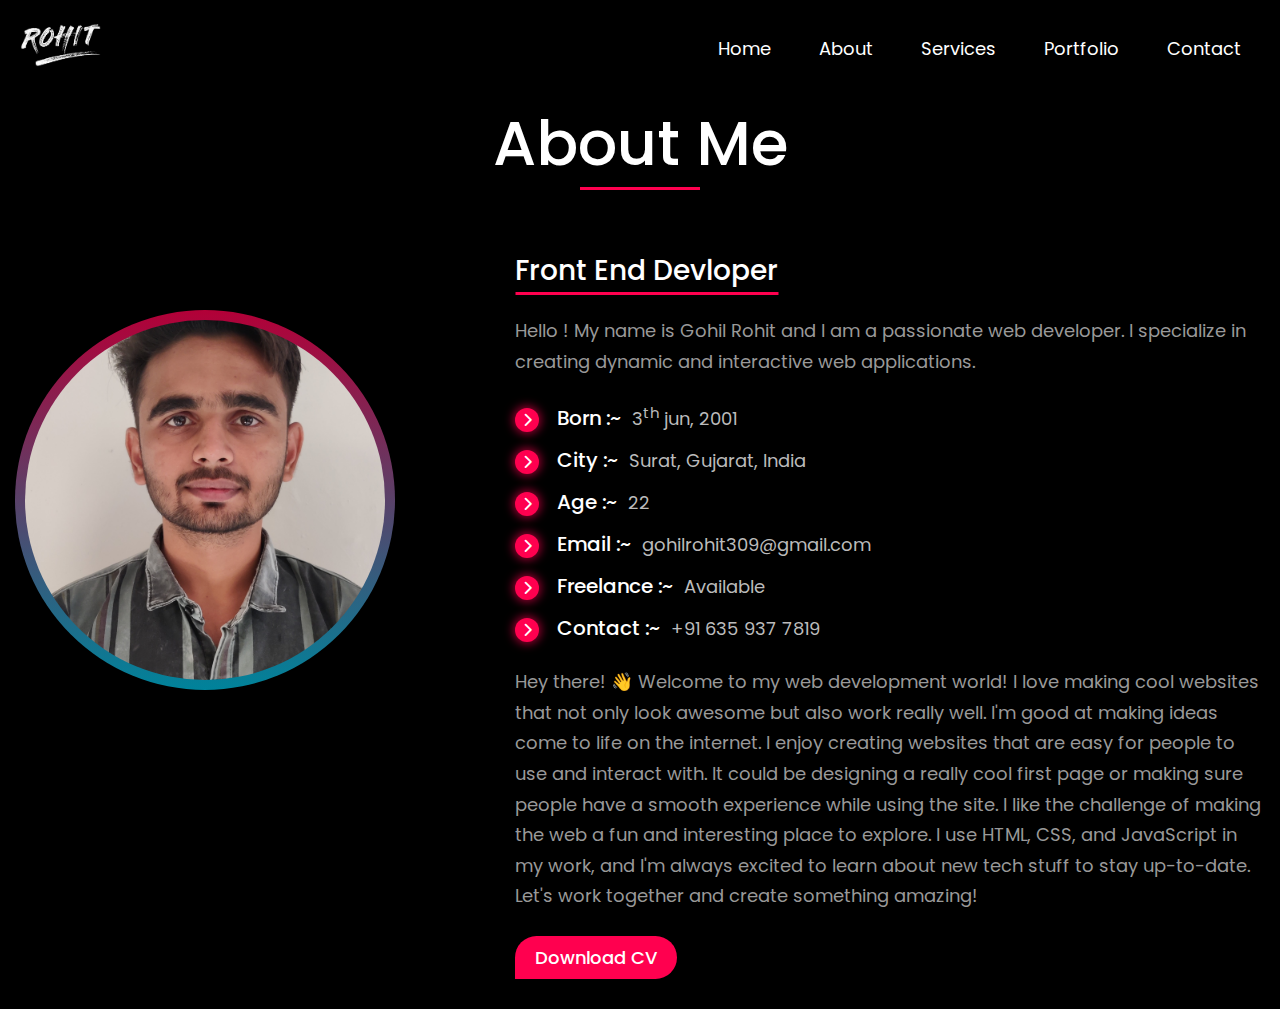
==== about.html @ abf11a21 "Add flies" ====
<!DOCTYPE html>
<html lang="en">

<head>
    <meta charset="UTF-8">
    <meta name="viewport" content="width=device-width, initial-scale=1.0">
    <title>About</title>
    <link rel="stylesheet" href="icon/all.min.css" type="text/css">
    <link rel="stylesheet" href="fonts/poppins/stylesheet.css" type="text/css">
    <link rel="stylesheet" href="css/about.css" type="text/css">
</head>

<body>

    <!-- /// HEADER /// -->

    <header>
        <div class="container">
            <div class="d-flex space-between align-center">
                <a href="index.html">
                    <img src="img/logo.png" alt="" width="40%">
                </a>
                <nav>
                    <ul class="d-flex">
                        <li>
                            <a href="index.html">Home</a>
                        </li>
                        <li>
                            <a href="about.html" target="_blank">About</a>
                        </li>
                        <li>
                            <a href="#">Services</a>
                        </li>
                        <li>
                            <a href="portfolio.html" target="_blank">Portfolio</a>
                        </li>
                        <li>
                            <a href="#">Contact</a>
                        </li>
                    </ul>
                </nav>
            </div>
    </header>

    <!-- /// MAIN /// -->

    <main>

        <div class="about-me">
            <div class="container">
                <div class="about-title">
                    <h2>About Me</h2>
                </div>
                <div class="about-inner">
                    <div class="row">
                        <div class="w-40">
                            <div class="about-img">
                                <img src="img/profile.jpg" alt="profile" title="profile" width="100%" height="100%">
                            </div>
                        </div>
                        <div class="w-60">
                            <div class="about-content">
                                <h5>Front End Devloper</h5>
                                <p>Hello ! My name is Gohil Rohit and I am a passionate web developer. I specialize in
                                    creating dynamic and interactive web applications.</p>
                                <ul>
                                    <li>
                                        <i class="fa-solid fa-chevron-right"></i>
                                        <h4>Born :~ <span>3<sup>th</sup> jun, 2001</span></h4>
                                    </li>
                                    <li>
                                        <i class="fa-solid fa-chevron-right"></i>
                                        <h4>City :~ <span>Surat, Gujarat, India</span></h4>
                                    </li>
                                    <li>
                                        <i class="fa-solid fa-chevron-right"></i>
                                        <h4>Age :~ <span>22</span></h4>
                                    </li>
                                    <li>
                                        <i class="fa-solid fa-chevron-right"></i>
                                        <h4>Email :~ <a href="javascript:void(0)">gohilrohit309@gmail.com</a></h4>
                                    </li>
                                    <li>
                                        <i class="fa-solid fa-chevron-right"></i>
                                        <h4>Freelance :~ <span>Available</span></h4>
                                    </li>
                                    <li>
                                        <i class="fa-solid fa-chevron-right"></i>
                                        <h4>Contact :~ <span>+91 635 937 7819</span></h4>
                                    </li>
                                </ul>
                                <p>Hey there! 👋 Welcome to my web development world! I love making cool websites that not only look awesome but also work really well. I'm good at making ideas come to life on the internet. I enjoy creating websites that are easy for people to use and interact with. It could be designing a really cool first page or making sure people have a smooth experience while using the site. I like the challenge of making the web a fun and interesting place to explore. I use HTML, CSS, and JavaScript in my work, and I'm always excited to learn about new tech stuff to stay up-to-date. Let's work together and create something amazing! </p>
                                <a href="img/resume.pdf" target="_blank" class="resumebtn">Download CV</a>
                            </div>
                        </div>
                    </div>
                </div>
            </div>
        </div>

    </main>



</body>

</html>
---- fonts/poppins/stylesheet.css ----
@font-face {
    font-family: 'Poppins';
    src: url('Poppins-Black.woff2') format('woff2'),
        url('Poppins-Black.woff') format('woff');
    font-weight: 900;
    font-style: normal;
    font-display: swap;
}

@font-face {
    font-family: 'Poppins';
    src: url('Poppins-BlackItalic.woff2') format('woff2'),
        url('Poppins-BlackItalic.woff') format('woff');
    font-weight: 900;
    font-style: italic;
    font-display: swap;
}

@font-face {
    font-family: 'Poppins';
    src: url('Poppins-Bold.woff2') format('woff2'),
        url('Poppins-Bold.woff') format('woff');
    font-weight: bold;
    font-style: normal;
    font-display: swap;
}

@font-face {
    font-family: 'Poppins';
    src: url('Poppins-ExtraBold.woff2') format('woff2'),
        url('Poppins-ExtraBold.woff') format('woff');
    font-weight: bold;
    font-style: normal;
    font-display: swap;
}

@font-face {
    font-family: 'Poppins';
    src: url('Poppins-BoldItalic.woff2') format('woff2'),
        url('Poppins-BoldItalic.woff') format('woff');
    font-weight: bold;
    font-style: italic;
    font-display: swap;
}

@font-face {
    font-family: 'Poppins';
    src: url('Poppins-ExtraLight.woff2') format('woff2'),
        url('Poppins-ExtraLight.woff') format('woff');
    font-weight: 200;
    font-style: normal;
    font-display: swap;
}

@font-face {
    font-family: 'Poppins';
    src: url('Poppins-ExtraBoldItalic.woff2') format('woff2'),
        url('Poppins-ExtraBoldItalic.woff') format('woff');
    font-weight: bold;
    font-style: italic;
    font-display: swap;
}

@font-face {
    font-family: 'Poppins';
    src: url('Poppins-ExtraLightItalic.woff2') format('woff2'),
        url('Poppins-ExtraLightItalic.woff') format('woff');
    font-weight: 200;
    font-style: italic;
    font-display: swap;
}

@font-face {
    font-family: 'Poppins';
    src: url('Poppins-Italic.woff2') format('woff2'),
        url('Poppins-Italic.woff') format('woff');
    font-weight: normal;
    font-style: italic;
    font-display: swap;
}

@font-face {
    font-family: 'Poppins';
    src: url('Poppins-Light.woff2') format('woff2'),
        url('Poppins-Light.woff') format('woff');
    font-weight: 300;
    font-style: normal;
    font-display: swap;
}

@font-face {
    font-family: 'Poppins';
    src: url('Poppins-MediumItalic.woff2') format('woff2'),
        url('Poppins-MediumItalic.woff') format('woff');
    font-weight: 500;
    font-style: italic;
    font-display: swap;
}

@font-face {
    font-family: 'Poppins';
    src: url('Poppins-Medium.woff2') format('woff2'),
        url('Poppins-Medium.woff') format('woff');
    font-weight: 500;
    font-style: normal;
    font-display: swap;
}

@font-face {
    font-family: 'Poppins';
    src: url('Poppins-LightItalic.woff2') format('woff2'),
        url('Poppins-LightItalic.woff') format('woff');
    font-weight: 300;
    font-style: italic;
    font-display: swap;
}

@font-face {
    font-family: 'Poppins';
    src: url('Poppins-SemiBoldItalic.woff2') format('woff2'),
        url('Poppins-SemiBoldItalic.woff') format('woff');
    font-weight: 600;
    font-style: italic;
    font-display: swap;
}

@font-face {
    font-family: 'Poppins';
    src: url('Poppins-SemiBold.woff2') format('woff2'),
        url('Poppins-SemiBold.woff') format('woff');
    font-weight: 600;
    font-style: normal;
    font-display: swap;
}

@font-face {
    font-family: 'Poppins';
    src: url('Poppins-Regular.woff2') format('woff2'),
        url('Poppins-Regular.woff') format('woff');
    font-weight: normal;
    font-style: normal;
    font-display: swap;
}

@font-face {
    font-family: 'Poppins';
    src: url('Poppins-Thin.woff2') format('woff2'),
        url('Poppins-Thin.woff') format('woff');
    font-weight: 100;
    font-style: normal;
    font-display: swap;
}

@font-face {
    font-family: 'Poppins';
    src: url('Poppins-ThinItalic.woff2') format('woff2'),
        url('Poppins-ThinItalic.woff') format('woff');
    font-weight: 100;
    font-style: italic;
    font-display: swap;
}
---- css/about.css ----
* {
    margin: 0;
    padding: 0;
    box-sizing: border-box;
    font-family: 'Poppins';
}

body {
    background: #000;
    color: #fff;
}

.text-center {
    text-align: center;
}

.container {
    max-width: 1320px;
    margin: 0 auto;
    padding: 0 15px;
}

.d-flex {
    display: flex;
}

ul {
    list-style: none;
}

a {
    display: inline-block;
    text-decoration: none;
}

img {
    display: inline-block;
    object-fit: cover;
}

.space-between {
    justify-content: space-between;
}

.align-center {
    align-items: center;
}

.row {
    display: flex;
    flex-wrap: wrap;
}

.w-40 {
    width: 40%;
}

.w-60 {
    width: 60%;
}

/* header */

nav ul li {
    margin: 0px 24px;
    padding: 10px 0;
}

nav ul li a {
    color: #fff;
    text-decoration: none;
    font-size: 18px;
    position: relative;
}

nav ul li a::after {
    content: '';
    width: 0%;
    height: 3px;
    background: #ff004f;
    position: absolute;
    bottom: -6px;
    left: 0;
    transition: 0.4s all;
}

nav ul li a:hover::after {
    width: 100%;
}

/* /// ABOUT-ME /// */

.about-title h2 {
    font-size: 62px;
    font-weight: 500;
    position: relative;
    text-align: center;
}

.about-title h2::before {
    content: '';
    width: 120px;
    height: 3px;
    background-color: #ff004f;
    position: absolute;
    bottom: 0%;
    left: 50%;
    transform: translateX(-50%);
}
.about-img {
   width: 380px;
   height: 380px;
   border-radius: 50%;
   padding: 10px;
   position: relative;
   transform: translateY(60px);
}
.about-img::before{
    content: '';
    background: linear-gradient(#ff004f,#00bbdd);
    opacity: 0.7;
    width: 100%;
    height: 100%;
    border-radius: 50%;
    position: absolute;
    top: 0;
    left: 0;
    z-index: -1;
   animation: slide 3s infinite ease ;
}
.about-img img{
    border-radius: 50%;
}
@keyframes slide {
    0%{
        transform: rotate(360deg);
    }
}
.about-inner{
    margin-top: 60px;
}

.about-inner .about-content h5{
    font-size: 28px;
    font-weight: 500;
    position: relative;
    display: inline-block;
}
.about-inner .about-content h5::after{
    content: '';
    width: 100%;
    height: 3px;
    background-color: #ff004f;
    position: absolute;
    top: 100%;
    left: 50%;
    transform: translateX(-50%);
}
.about-inner .about-content p{
    font-size: 18px;
    line-height: 1.7;
    color: #999999;
    margin: 24px 0;
}
.about-inner .about-content ul li{
    margin: 12px 0;
}
.about-inner .about-content ul li h4{
    font-size: 20px;
    font-weight: 500;
    display: inline-block;
}
.about-inner .about-content ul li i {
    color: #ffffff;
    font-size: 14px;
    margin-right: 14px;
    background-color: #ff004f;
    width: 24px;
    height: 24px;
    line-height: 24px;
    text-align: center;
    border-radius: 50%;
    box-shadow: 0 0px 10px 2px #ff00519b;
}
.about-inner .about-content ul li span,.about-inner .about-content ul li a {
    font-size: 18px;
    color: #bbbbbb;
    font-weight: 400;
    margin-left: 6px;
}
.resumebtn{
    background-color: #ff004f;
    color: #ffffff;
    font-size: 18px;
    font-weight: 500;
    margin-bottom: 30px;
    padding: 8px 20px;
    border-radius: 30px 30px 30px 0;
    transition: 0.4s all;
}
.resumebtn:hover{
    border-radius: 0 30px 30px 30px;
}
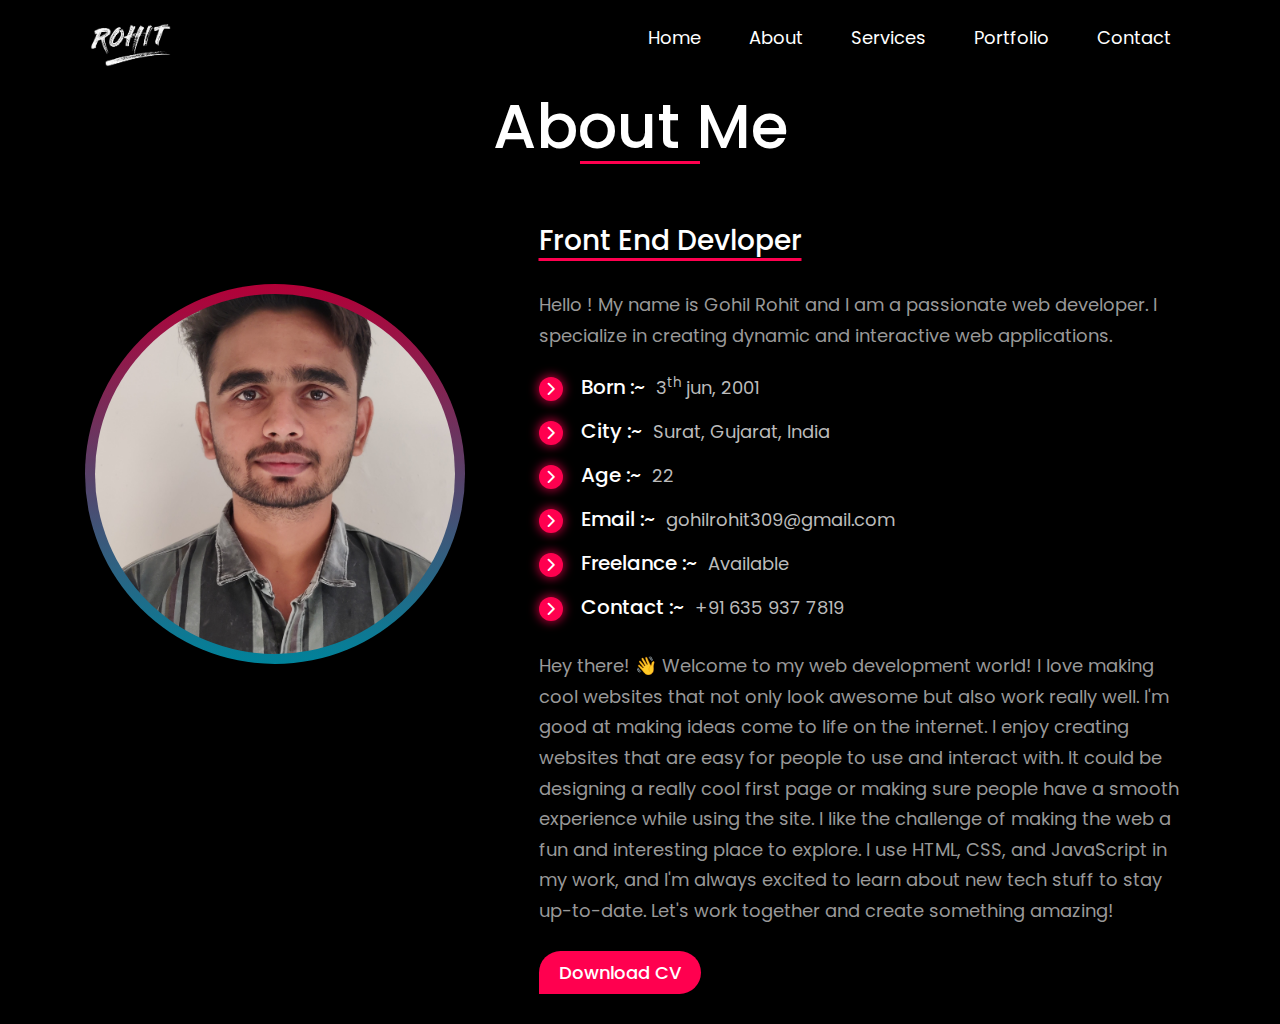
==== commit f1a66b0e: "apply media-query" ====
--- a/about.html
+++ b/about.html
@@ -7,7 +7,9 @@
     <title>About</title>
     <link rel="stylesheet" href="icon/all.min.css" type="text/css">
     <link rel="stylesheet" href="fonts/poppins/stylesheet.css" type="text/css">
+    <link rel="stylesheet" href="css/bootstrap.min.css" type="text/css">
     <link rel="stylesheet" href="css/about.css" type="text/css">
+    <link rel="stylesheet" href="css/about-media.css" type="text/css">
 </head>
 
 <body>
@@ -20,7 +22,9 @@
                 <a href="index.html">
                     <img src="img/logo.png" alt="" width="40%">
                 </a>
-                <nav>
+                <nav class="offcanvas-end" data-bs-backdrop="static" tabindex="-1" id="offcanvasRight"
+                    aria-labelledby="offcanvasRightLabel">
+                    <button type="button" class="close-btn" data-bs-dismiss="offcanvas" aria-label="Close"><i class="fa-solid fa-xmark"></i></button>
                     <ul class="d-flex">
                         <li>
                             <a href="index.html">Home</a>
@@ -39,6 +43,8 @@
                         </li>
                     </ul>
                 </nav>
+                <a href="javascript:void(0)" class="toggle-menu" data-bs-toggle="offcanvas"
+                    data-bs-target="#offcanvasRight" aria-controls="offcanvasRight"><i class="fa-solid fa-bars"></i></a>
             </div>
     </header>
 
@@ -53,12 +59,12 @@
                 </div>
                 <div class="about-inner">
                     <div class="row">
-                        <div class="w-40">
+                        <div class="w-40 w-lg-1">
                             <div class="about-img">
                                 <img src="img/profile.jpg" alt="profile" title="profile" width="100%" height="100%">
                             </div>
                         </div>
-                        <div class="w-60">
+                        <div class="w-60 w-lg-1">
                             <div class="about-content">
                                 <h5>Front End Devloper</h5>
                                 <p>Hello ! My name is Gohil Rohit and I am a passionate web developer. I specialize in
@@ -89,7 +95,14 @@
                                         <h4>Contact :~ <span>+91 635 937 7819</span></h4>
                                     </li>
                                 </ul>
-                                <p>Hey there! 👋 Welcome to my web development world! I love making cool websites that not only look awesome but also work really well. I'm good at making ideas come to life on the internet. I enjoy creating websites that are easy for people to use and interact with. It could be designing a really cool first page or making sure people have a smooth experience while using the site. I like the challenge of making the web a fun and interesting place to explore. I use HTML, CSS, and JavaScript in my work, and I'm always excited to learn about new tech stuff to stay up-to-date. Let's work together and create something amazing! </p>
+                                <p>Hey there! 👋 Welcome to my web development world! I love making cool websites that
+                                    not only look awesome but also work really well. I'm good at making ideas come to
+                                    life on the internet. I enjoy creating websites that are easy for people to use and
+                                    interact with. It could be designing a really cool first page or making sure people
+                                    have a smooth experience while using the site. I like the challenge of making the
+                                    web a fun and interesting place to explore. I use HTML, CSS, and JavaScript in my
+                                    work, and I'm always excited to learn about new tech stuff to stay up-to-date. Let's
+                                    work together and create something amazing! </p>
                                 <a href="img/resume.pdf" target="_blank" class="resumebtn">Download CV</a>
                             </div>
                         </div>
@@ -101,7 +114,15 @@
     </main>
 
 
-
+    <script src="js/bootstrap.bundle.min.js"></script>
+    <script src="js/jquery-3.7.1.min.js"></script>
+    <script>
+        $(document).ready(function () {
+            $(".toggle-menu").click(function () {
+                $("nav").addClass("offcanvas")
+            })
+        })
+    </script>
 </body>
 
 </html>--- a/css/about.css
+++ b/css/about.css
@@ -26,6 +26,7 @@
 
 ul {
     list-style: none;
+    padding: 0;
 }
 
 a {
@@ -82,6 +83,17 @@
     bottom: -6px;
     left: 0;
     transition: 0.4s all;
+}
+header .toggle-menu{
+    background-color: #ff004f;
+    padding: 10px 17px;
+    font-size: 20px;
+    color: #fff;
+    border-radius: 6px;
+    display: none;
+}
+.close-btn{
+    display: none;
 }
 
 nav ul li a:hover::after {
--- a/css/about-media.css
+++ b/css/about-media.css
@@ -0,0 +1,97 @@
+@media (max-width:1399px) {
+    .container {
+        max-width: 1140px;
+    }
+    
+}
+
+@media (max-width:1199px) {
+    .container {
+        max-width: 960px;
+    }
+    .w-lg-1{
+        width: 100%;
+    }
+    .about-img{
+       margin: 0 auto;
+    }
+    .about-inner .about-content{
+        margin-top: 100px;
+    }
+}
+
+@media (max-width:991px) {
+    .container {
+        max-width: 720px;
+    }
+    header nav {
+        display: none;
+    }
+
+    .offcanvas {
+        background-color: #000;
+    }
+
+    .offcanvas .close-btn {
+        color: #fff !important;
+        background-color: transparent;
+        border: none;
+        display: inline-block;
+        text-align: end;
+        margin: 15px 30px 0 0;
+        font-size: 24px;
+    }
+
+    header nav ul {
+        flex-direction: column;
+        padding-left: 30px;
+    }
+
+    header nav ul li {
+        margin: 10px 0;
+    }
+
+    header .toggle-menu {
+        display: block;
+    }
+}
+
+@media (max-width:767px) {
+    .container {
+        max-width: 546px;
+    }
+}
+
+@media (max-width:565px) {
+    .container {
+        max-width: 100%;
+    }
+    .about-img{
+        width: 320px;
+        height: 320px;
+    }
+    .about-inner .about-content ul li i{
+        margin-right: 4px;
+        font-size: 10px;
+    }
+    .about-inner .about-content ul li h4 {
+        font-size: 16px;
+    }
+}
+
+@media (max-width:367px) {
+    .container{
+        max-width: 100%;
+    }
+    .about-img{
+        width: 290px;
+        height: 290px;
+    }
+    .about-inner .about-content ul li i{
+        margin-right: 4px;
+        font-size: 10px;
+    }
+    .about-inner .about-content ul li h4 {
+        font-size: 14px;
+    }
+}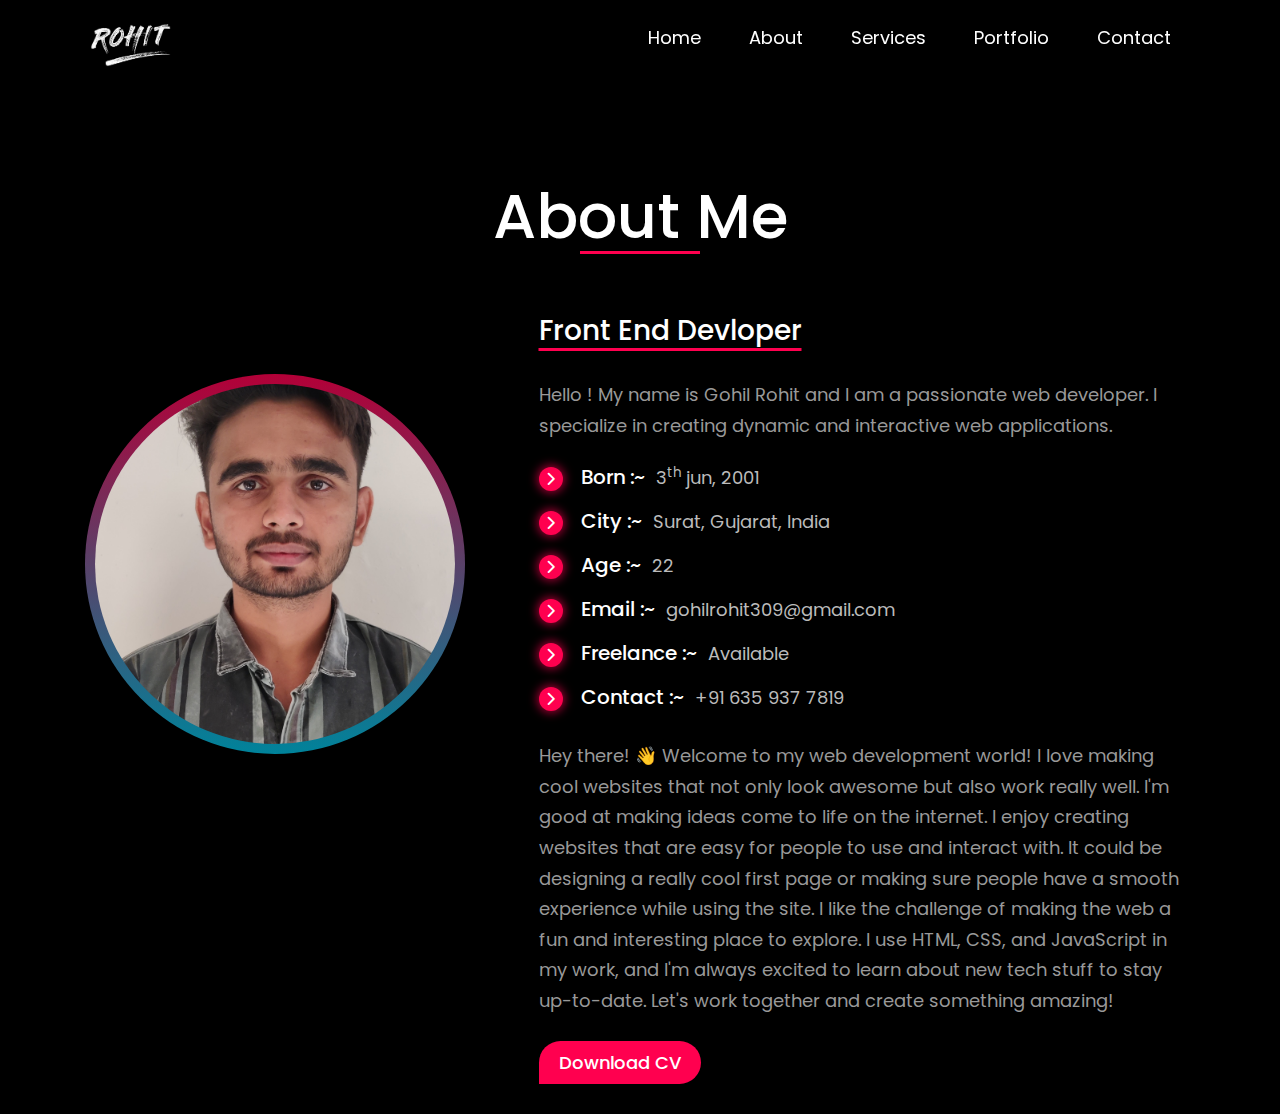
==== commit 9104eeef: "add jquery" ====
--- a/about.html
+++ b/about.html
@@ -122,6 +122,15 @@
                 $("nav").addClass("offcanvas")
             })
         })
+        $(window).scroll(function () {
+            if ($(window).scrollTop() > 0) {
+                $("header").addClass("sticky");
+                $("header nav ul li a").addClass("active")
+            } else {
+                $("header").removeClass("sticky");
+                $("header nav ul li a").removeClass("active");
+            }
+        })
     </script>
 </body>
 
--- a/css/about.css
+++ b/css/about.css
@@ -61,6 +61,14 @@
 }
 
 /* header */
+header{
+    position: fixed;
+    top: 0;
+    left: 0;
+    right: 0;
+    transition: 0.4s all;
+    z-index: 9;
+}
 
 nav ul li {
     margin: 0px 24px;
@@ -96,12 +104,35 @@
     display: none;
 }
 
-nav ul li a:hover::after {
+nav ul li a:hover::after, header nav ul li a:hover .active::after {
     width: 100%;
 }
+.sticky{
+    background-color: #ff004f;
+    padding: 8px 0;
+    animation: slide 0.6s 1 linear;
+}
+.active::after{
+    background-color: #fff;
+    width: 0%;
+    height: 3px;
+    position: absolute;
+    bottom: -6px;
+    left: 0;
+}
+@keyframes slide {
+    0%{
+        transform: translateY(-100px);
+    }
+    100%{
+        transform: translateY(0px);
+    }
+}
 
 /* /// ABOUT-ME /// */
-
+.about-me{
+    margin-top: 180px;
+}
 .about-title h2 {
     font-size: 62px;
     font-weight: 500;
@@ -138,12 +169,12 @@
     top: 0;
     left: 0;
     z-index: -1;
-   animation: slide 3s infinite ease ;
+   animation: rotate 3s infinite ease ;
 }
 .about-img img{
     border-radius: 50%;
 }
-@keyframes slide {
+@keyframes rotate {
     0%{
         transform: rotate(360deg);
     }
--- a/css/about-media.css
+++ b/css/about-media.css
@@ -27,7 +27,9 @@
     header nav {
         display: none;
     }
-
+    header{
+        animation: none !important;
+    }
     .offcanvas {
         background-color: #000;
     }
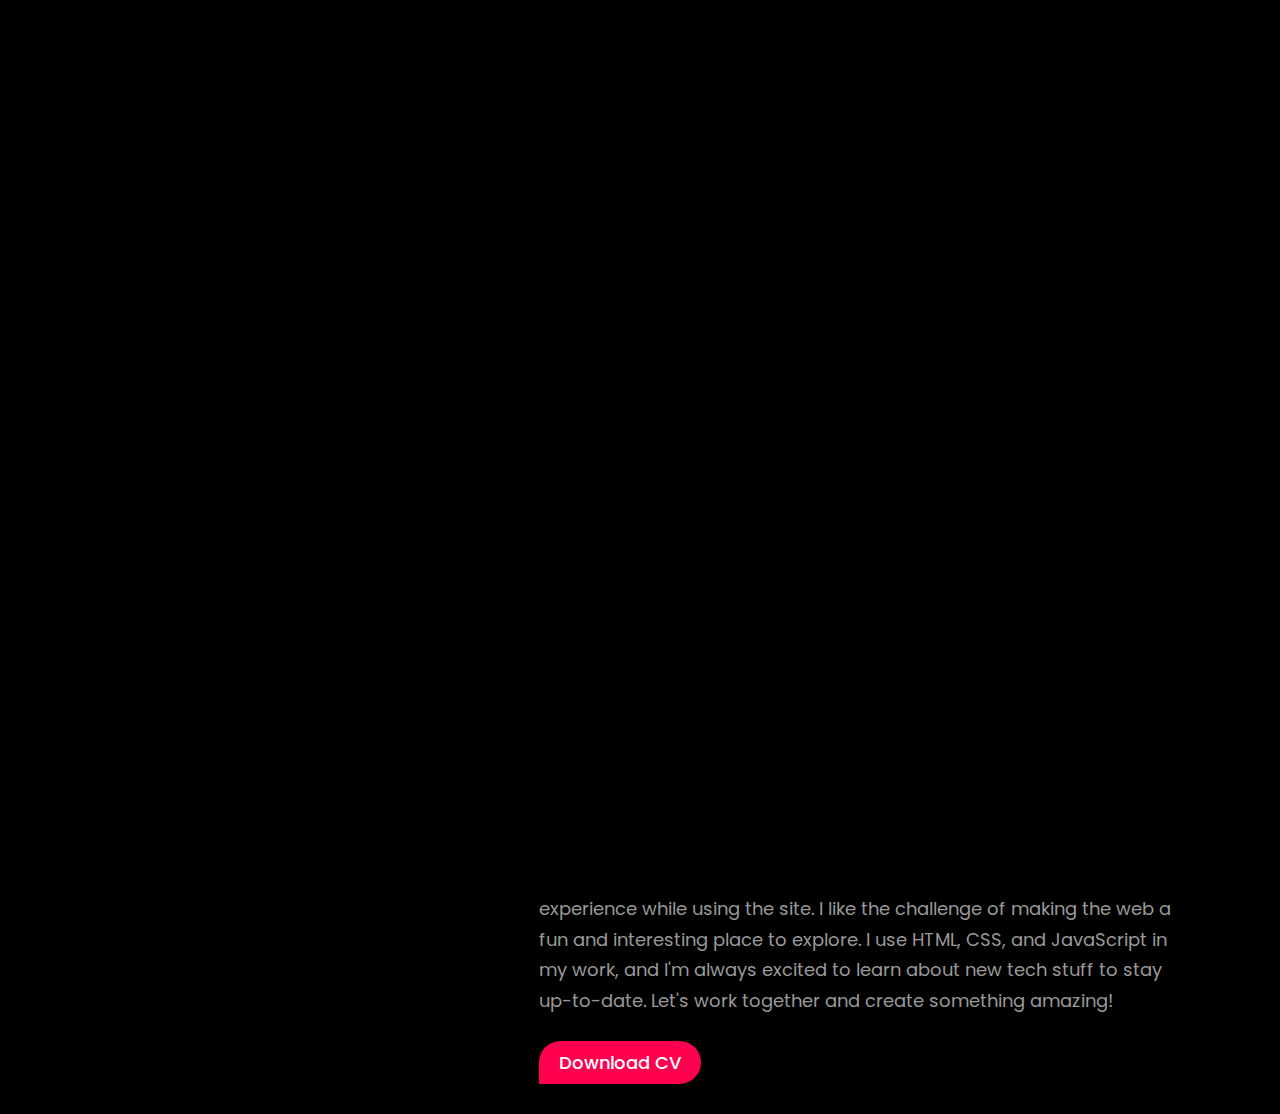
==== commit b6d5d84e: "set loader" ====
--- a/about.html
+++ b/about.html
@@ -14,6 +14,14 @@
 
 <body>
 
+    <!-- /// LOADER /// -->
+
+    <div class="loader-main">
+        <div class="box">
+            <div class="loader"></div>
+        </div>
+    </div>
+
     <!-- /// HEADER /// -->
 
     <header>
@@ -24,7 +32,8 @@
                 </a>
                 <nav class="offcanvas-end" data-bs-backdrop="static" tabindex="-1" id="offcanvasRight"
                     aria-labelledby="offcanvasRightLabel">
-                    <button type="button" class="close-btn" data-bs-dismiss="offcanvas" aria-label="Close"><i class="fa-solid fa-xmark"></i></button>
+                    <button type="button" class="close-btn" data-bs-dismiss="offcanvas" aria-label="Close"><i
+                            class="fa-solid fa-xmark"></i></button>
                     <ul class="d-flex">
                         <li>
                             <a href="index.html">Home</a>
@@ -122,6 +131,13 @@
                 $("nav").addClass("offcanvas")
             })
         })
+        $(window).on('load', function () {
+
+            if ($('div').is('.loader-main')) {
+                $('.loader-main').delay(800).fadeOut(1000);
+            }
+
+        });
         $(window).scroll(function () {
             if ($(window).scrollTop() > 0) {
                 $("header").addClass("sticky");
@@ -131,6 +147,7 @@
                 $("header nav ul li a").removeClass("active");
             }
         })
+
     </script>
 </body>
 
--- a/css/about.css
+++ b/css/about.css
@@ -60,7 +60,52 @@
     width: 60%;
 }
 
+/* /// loader /// */
+
+.loader-main{
+    position: fixed;
+    width: 100%;
+    height: 100vh;
+    background-color: #000;
+    z-index: 99;
+}
+.box{
+    position: absolute;
+    top: 50%;
+    left: 50%;
+    transform: translate(-50%,-50%);
+}
+.loader {
+    width: 65px;
+    aspect-ratio: 1;
+    position: relative;
+  }
+  .loader:before,
+  .loader:after {
+    content: "";
+    position: absolute;
+    border-radius: 50px;
+    box-shadow: 0 0 0 3px inset #ff004f;
+    animation: l5 2.5s infinite;
+  }
+  .loader:after {
+    animation-delay: -1.25s;
+    border-radius: 0;
+  }
+  @keyframes l5{
+    0%    {inset:0    35px 35px 0   }
+    12.5% {inset:0    35px 0    0   }
+    25%   {inset:35px 35px 0    0   }
+    37.5% {inset:35px 0    0    0   }
+    50%   {inset:35px 0    0    35px}
+    62.5% {inset:0    0    0    35px}
+    75%   {inset:0    0    35px 35px}
+    87.5% {inset:0    0    35px 0   }
+    100%  {inset:0    35px 35px 0   }
+  }
+
 /* header */
+
 header{
     position: fixed;
     top: 0;
@@ -131,7 +176,7 @@
 
 /* /// ABOUT-ME /// */
 .about-me{
-    margin-top: 180px;
+    padding-top: 180px;
 }
 .about-title h2 {
     font-size: 62px;
